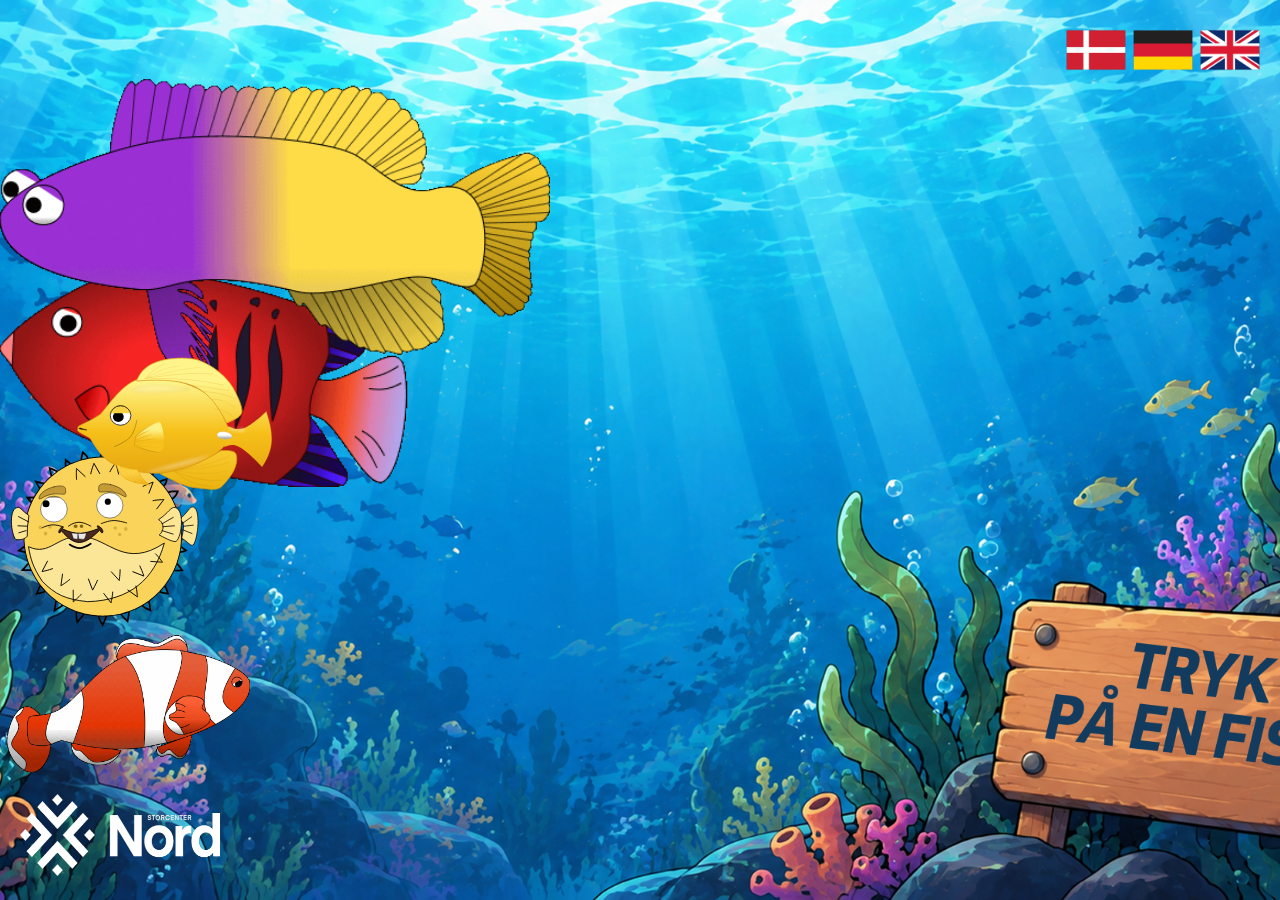
==== index-english.html @ 630f7ce9 "links to each different language" ====
<!DOCTYPE html>
<html lang="en">
<head>
    <meta charset="UTF-8">
    <meta name="viewport" content="width=device-width, initial-scale=1.0">

    <title>storcenter-nord</title>

    <link rel="stylesheet" href="css/style-english.css">
</head>
<body>
 
    
<header class="flag-container">
<a class="flag-button" href="index.html">
  <img src="img/denmark-Picsart-BackgroundRemover.webp" alt="Dansk flag">
  </a>
  <a class="flag-button" href="index-german.html">
<img src="img/germany-Picsart-BackgroundRemover.webp" alt="Tysk flag">
</a>
<a class="flag-button" href="index-english.html">
<img src="img/Firefly_RemoveBackground.png" alt="Engelsk flag">
</a>
</header>



  <main class="akvarie">
        <img class="fisk fisk1" data-fish="dwarf-angelfish" src="img/dvaergkejser.gif" alt="Dværgkejser">
        <img class="fisk fisk2" data-fish="puffer" src="img/puffer 2.svg" alt="Kuglefisk">
        <img class="fisk fisk3" data-fish="royal-gramma" src="img/lilla fisk.gif" alt="Konge fehars">
        <img class="fisk fisk4" data-fish="nemo" src="img/klovn 50.gif" alt="Klovnfisk">
        <img class="fisk fisk5" data-fish="yellow-tang" src="img/yellowtang.svg" alt="Gul kirurgfisk">
  </main>

  <!--  
<p class="skilt-tekst"> TRYK <br> PÅ EN FISK!</p> 
-->

<section id="popup" hidden="hidden">
  <button id="popup-close" type="button" aria-label="Close popup">x</button>
  <h2 id="popup-title">Fodr mig</h2>
  <img id="popup-fish" src="img/baggrund-kuglefisk.svg" alt="">
  <p id="fish-info"></p>

  <section id="food-container">

  </section>

  <p id="statusMsg"></p>
</section>


<footer class="logo-section">

    <img class="logo" src="img/logo.png" alt=" storecenter nord logo">

</footer>

    
<section>
    <h2></h2>
    <p></p>



    <script src="js/script-english.js"></script>
</body>
</html>
---- css/style-english.css ----
* {
    padding: 0%;
    margin: 0%;
    box-sizing: border-box;
}



/* APEX NEW */

@font-face {
  font-family: "Apex New";
  src: url("fonts/ApexNewTrial-HeavyItalic-BF66724ea5556f9.otf") format("opentype");
  font-weight: 800;
  font-style: italic;
}

@font-face{
font-family: "Apex New";
src: url("fonts/ApexNewTrial-Bold-BF66724ea518ae4.otf") format("opentype");
font-weight: 700;
font-style: normal;
}

@font-face{
font-family: "Apex New";
src: url("fonts/ApexNewTrial-Medium-BF66724ea5881a1.otf") format("opentype");
font-weight: 500;
font-style: normal;
}


@font-face{
font-family: "Apex New";
src: url("fonts/ApexNewTrial-Book-BF66724ea4e7ac4.otf") format("opentype");
font-weight: 400;
font-style: normal;
}



/* Variabler */

:root {

  /* FONT */
  --font-primary: "Apex New", sans-serif;

  /* FONT SIZES */
  --font-size-display: 96px;
  --font-size-h1: 62px;
  --font-size-h2: 32px;
  --font-size-h3: 24px;

  --font-size-label: 18px;
  --font-size-intro: 21px;
  --font-size-body: 17px;
  --font-size-caption: 13px;

  /* FONT WEIGHTS */
  --font-weight-book: 400;
  --font-weight-medium: 500;
  --font-weight-bold: 700;
  --font-weight-heavy: 800;

/* Line heights*/

--line-height-body-text: 140%;

/* Letter spacing */
  --letter-spacing-display: 5%;
  --letter-spacing-heading: 3%;
  --letter-spacing-body: 0;


  /* COLORS */

  --sort: #000000;
  --moerkegraa: #3D3A3C;
  --raahvid: #F5F5F0;
  --hvid: #FFFFFF;

  --lyseroed:#FF97C2;
  --laks:#FA9898;
  --roed:#FF003C ;
  --orange:#E94C06;
  --gul:#F5B71F;


  --turkis: #2CAA9A;
  --moerkeblaa:#0D3B89;
  --dybhavsblaa: #062344;
  --lysegroen: #ACD188;
  --moerkegroen: #004832;
}

body {
margin: 0;
 min-height: 100vh;
 background-image: url("../img/background-with-text.png");
background-size: cover;
background-position: center;
background-repeat: no-repeat;
position: relative;
}

body::before{
content: "";
position: fixed;


top: 0;
left: 0;
width: 100%;
height: 100%;
}



.flag-container{
display: flex;

position: fixed;
top: 20px;
right: 20px; 
z-index: 2;
}

.flag-container img{
width: 60px;
height: auto;
margin-left: 7px;
}



.akvarie{
position: relative;
width: 100%;
height: 100vh;
overflow: hidden;
}

.fisk {
    position: absolute;

    height: auto;
    z-index: 3;
}

.fisk1 {
    top: 30%;
    width: 450px;
    animation: fisk1 6s infinite linear;
}

@keyframes fisk1 {
    from { left: -500px; }
    to { left: 100%; }
}

.fisk2 {
    top: 50%;
    width: 220px;
    animation: fisk2 9s infinite linear;
}

@keyframes fisk2 {
    from { left: 100%;}
    to { left: -300px; }
}

.fisk3 {
    top: 5%;
    width: 550px;
    animation: fisk3 6s infinite linear ;
}

@keyframes fisk3 {
    from { left: -300px;}
    to { left: 100%;}
}

.fisk4 {
    top: 70%;
    width: 250px;
    animation: fisk4 12s infinite linear;
}

@keyframes fisk4 {
    from {left: 100%;}
    to {left: -300px;}
}

.fisk5 {
    top: 35%;
    width: 300px;
    z-index: 3;
    animation: fisk5 9s infinite linear;
}

@keyframes fisk5{
from{ left: -500px;}
to { left: 100%;}
}

.fisk6{
top: 10%;
width: 400px;
animation: fisk6 6s infinite linear;
}

@keyframes fisk6{
from { left : 100% }
to { left: -300px}

}

.skilt-tekst {
position: absolute;
top: 75%;
left: 77%;
font-family: "Apex New", sans-serif;
font-size: var(--font-size-h2);
line-height: auto;
letter-spacing: 3%;
font-weight: 700;
z-index: 3;
color: var(--moerkeblaa);
transform: rotate(5deg);
}

.logo{
    width: 200px;
    height: auto;
}

.logo-section{
    position: fixed;
    bottom: 20px;
    left: 20px;
    z-index:3;
}



#popup {
  position: fixed;
  top: 50%;
  left: 50%;
  transform: translate(-50%, -50%);
  z-index: 3;
  width: min(800px, calc(100vw - 32px));
  max-height: calc(100vh - 32px);
  overflow-y: auto;
  padding: 20px;
  background: #65d6fc;
  border-radius: 12px;
  text-align: center;
  font-family: Arial;
  
}

#popup[hidden] {
  display: none;
}

#popup-close {
  display: inline-block;
  justify-content: flex-end;

  position: fixed;
  top: 8px;
  right: 12px;
  border: 0;
  background: transparent;
  font-size: 28px;
  line-height: 1;
  cursor: pointer;
}

#popup-fish {
  width: 500px;
  margin-bottom: 20px;
}

#food-container {
  display: flex;
  justify-content: space-around;
  flex-wrap: wrap;
  gap: 10px;
}

#fish-info {
  margin: 0 auto 20px;
  max-width: 600px;
  font-size: 18px;
}

.food {
  padding: 10px;
  background: #fff;
  border: 2px solid #ccc;
  border-radius: 8px;
  cursor: grab;
  font-size: 20px;
}

#statusMsg {
  margin-top: 20px;
  font-size: 22px;
  font-weight: bold;
}
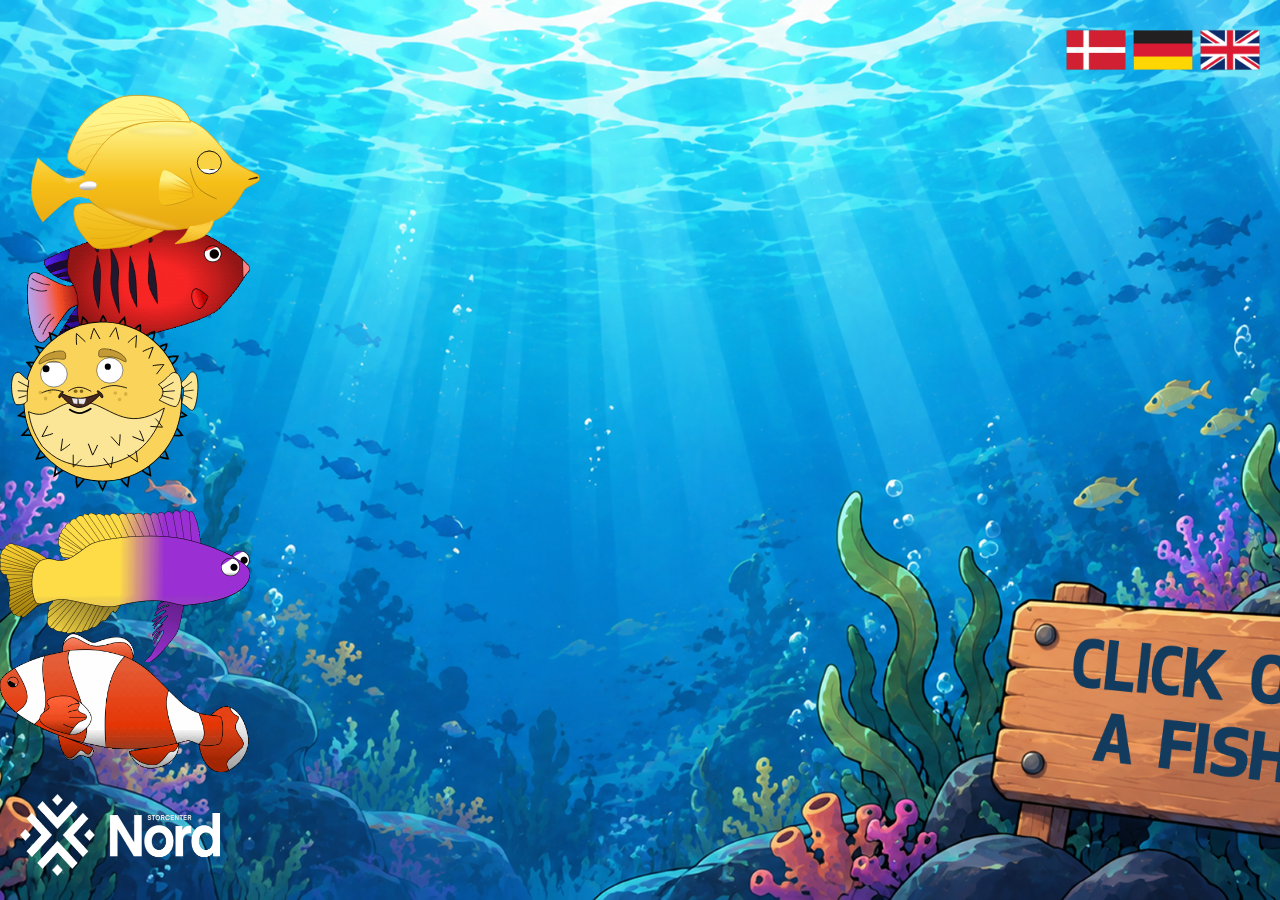
==== commit 4d773d28: "css & html new files with new changes" ====
--- a/index-english.html
+++ b/index-english.html
@@ -15,7 +15,7 @@
 <a class="flag-button" href="index.html">
   <img src="img/denmark-Picsart-BackgroundRemover.webp" alt="Dansk flag">
   </a>
-  <a class="flag-button" href="index-german.html">
+  <a class="flag-button" href= "index-german.html">
 <img src="img/germany-Picsart-BackgroundRemover.webp" alt="Tysk flag">
 </a>
 <a class="flag-button" href="index-english.html">
@@ -33,14 +33,11 @@
         <img class="fisk fisk5" data-fish="yellow-tang" src="img/yellowtang.svg" alt="Gul kirurgfisk">
   </main>
 
-  <!--  
-<p class="skilt-tekst"> TRYK <br> PÅ EN FISK!</p> 
--->
 
 <section id="popup" hidden="hidden">
   <button id="popup-close" type="button" aria-label="Close popup">x</button>
   <h2 id="popup-title">Fodr mig</h2>
-  <img id="popup-fish" src="img/baggrund-kuglefisk.svg" alt="">
+  <img id="popup-fish" alt="background image of fish">
   <p id="fish-info"></p>
 
   <section id="food-container">
@@ -48,7 +45,13 @@
   </section>
 
   <p id="statusMsg"></p>
+  <div id="fish-facts" hidden></div>
+
+  <audio autoplay loop>
+  <source src="sound/aquarium.wav" type="audio/wav">
+  </audio>
 </section>
+
 
 
 <footer class="logo-section">
@@ -58,12 +61,10 @@
 </footer>
 
     
-<section>
-    <h2></h2>
-    <p></p>
 
 
 
-    <script src="js/script-english.js"></script>
+
+    <script src="js/script.js"></script>
 </body>
 </html>
--- a/css/style-english.css
+++ b/css/style-english.css
@@ -97,7 +97,7 @@
 body {
 margin: 0;
  min-height: 100vh;
- background-image: url("../img/background-with-text.png");
+ background-image: url("../img/english-landing-page.png");
 background-size: cover;
 background-position: center;
 background-repeat: no-repeat;
@@ -131,7 +131,6 @@
 height: auto;
 margin-left: 7px;
 }
-
 
 
 .akvarie{
@@ -143,92 +142,109 @@
 
 .fisk {
     position: absolute;
-
     height: auto;
     z-index: 3;
 }
 
 .fisk1 {
-    top: 30%;
-    width: 450px;
+    top: 25%;
+    width: 250px;
     animation: fisk1 6s infinite linear;
+   transform: scaleX(-1);
 }
 
 @keyframes fisk1 {
-    from { left: -500px; }
-    to { left: 100%; }
+    0%   { left: -500px; top: 25%; }
+    25%  { top: 21%; }
+    50%  { top: 29%; }
+    75%  { top: 23%; }
+    100% { left: 100%; top: 25%; }
 }
 
 .fisk2 {
-    top: 50%;
+    top: 35%;
     width: 220px;
     animation: fisk2 9s infinite linear;
 }
 
 @keyframes fisk2 {
-    from { left: 100%;}
-    to { left: -300px; }
-}
+    0%   { left: 100%; top: 35%; }
+    25%  { top: 40%; }
+    50%  { top: 32%; }
+    75%  { top: 38%; }
+    100% { left: -300px; top: 35%; }
+}
+
 
 .fisk3 {
-    top: 5%;
-    width: 550px;
+    top: 55%;
+    width: 250px;
     animation: fisk3 6s infinite linear ;
+    transform: scaleX(-1);
 }
 
 @keyframes fisk3 {
-    from { left: -300px;}
-    to { left: 100%;}
+   0%   { left: -300px; top: 55%; }
+    25%  { top: 50%; }
+    50%  { top: 59%; }
+    75%  { top: 52%; }
+    100% { left: 100%; top: 55%; }
 }
 
 .fisk4 {
     top: 70%;
     width: 250px;
-    animation: fisk4 12s infinite linear;
+    animation: fisk4 10s infinite linear;
+    transform: scaleX(-1);
 }
 
 @keyframes fisk4 {
-    from {left: 100%;}
-    to {left: -300px;}
-}
+    0%   { left: 100%; top: 70%; }
+    25%  { top: 65%; }
+    50%  { top: 73%; }
+    75%  { top: 67%; }
+    100% { left: -300px; top: 70%; }
+}
+
 
 .fisk5 {
-    top: 35%;
-    width: 300px;
+    top: 5%;
+    width: 350px;
     z-index: 3;
-    animation: fisk5 9s infinite linear;
+    animation: fisk5 8s infinite linear;
+    transform: scaleX(-1);
 }
 
 @keyframes fisk5{
-from{ left: -500px;}
-to { left: 100%;}
-}
-
-.fisk6{
-top: 10%;
-width: 400px;
-animation: fisk6 6s infinite linear;
-}
-
-@keyframes fisk6{
-from { left : 100% }
-to { left: -300px}
-
-}
-
-.skilt-tekst {
-position: absolute;
-top: 75%;
-left: 77%;
-font-family: "Apex New", sans-serif;
-font-size: var(--font-size-h2);
-line-height: auto;
-letter-spacing: 3%;
-font-weight: 700;
-z-index: 3;
-color: var(--moerkeblaa);
-transform: rotate(5deg);
-}
+ 0%   { left: -500px; top: 5%; }
+    25%  { top: 9%; }
+    50%  { top: 4%; }
+    75%  { top: 8%; }
+    100% { left: 100%; top: 5%; }
+}
+
+.akvarie-skilt {
+  position: absolute;
+  top: 25px;
+  left: 50%;
+  transform: translateX(-50%);
+
+  background-color: #dff5ff;
+  color: #07527a;
+  border: 3px solid #79c9e8;
+  border-radius: 20px;
+
+  padding: 15px 30px;
+  font-size: 28px;
+  font-weight: bold;
+  text-align: center;
+
+  z-index: 10;
+  pointer-events: none;
+}
+
+
+
 
 .logo{
     width: 200px;
@@ -311,3 +327,61 @@
   font-size: 22px;
   font-weight: bold;
 }
+
+#fish-facts {
+  background-color: #dff5ff;
+  border: 3px solid #79c9e8;
+  border-radius: 20px;
+  padding: 20px;
+  margin-top: 15px;
+}
+
+#fish-facts h3 {
+  font-size: 30px;
+  margin-bottom: 25px;
+  text-align: center;
+  color: #07527a;
+}
+
+#fish-facts .fact-grid {
+  display: grid;
+  grid-template-columns: repeat(2, minmax(0, 1fr));
+  gap: 10px;
+}
+
+#fish-facts .fact-item {
+  display: flex;
+  flex-direction: column;
+  gap: 6px;
+  padding: 12px;
+  background: white;
+  border-radius: 12px;
+}
+
+#fish-facts .fact-label {
+  font-size: 22px;
+  font-weight: bold;
+  color: #07527a;
+}
+#fish-facts .special-fact {
+  background-color: #bceaff;
+  border-radius: 12px;
+  padding: 14px;
+  margin-top: 12px;
+}
+
+#fish-facts .special-fact strong {
+  font-size: 22px;
+  color: #07527a;
+}
+
+#fish-facts .special-fact p {
+  font-size: 15px;
+  line-height: 1.5;
+  color: #123b59;
+  margin: 8px 0 0;
+}
+
+#fish-facts[hidden] {
+  display: none;
+}
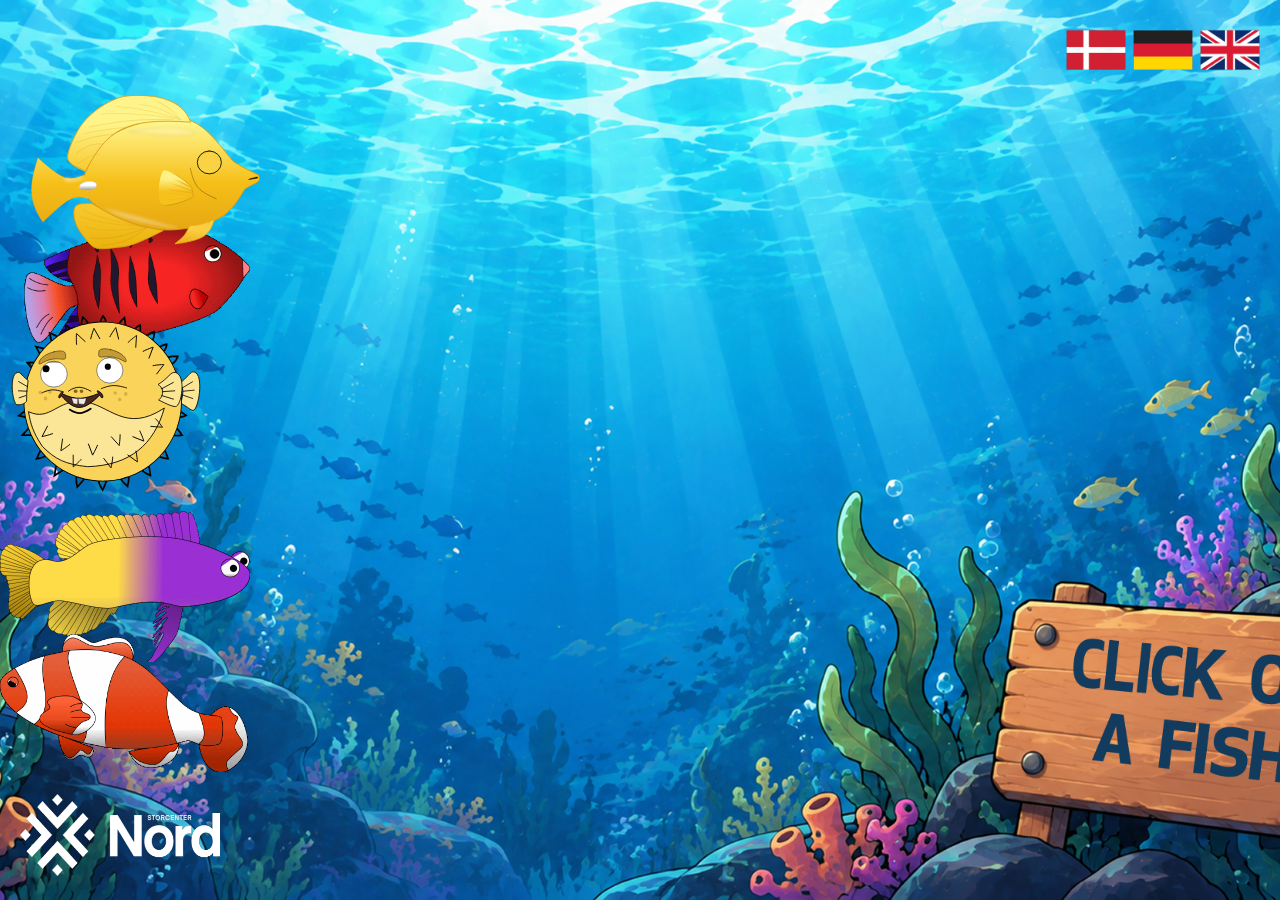
==== commit 54b294ad: "Changing the language in various files" ====
--- a/index-english.html
+++ b/index-english.html
@@ -65,6 +65,6 @@
 
 
 
-    <script src="js/script.js"></script>
+    <script src="js/script-english.js"></script>
 </body>
 </html>
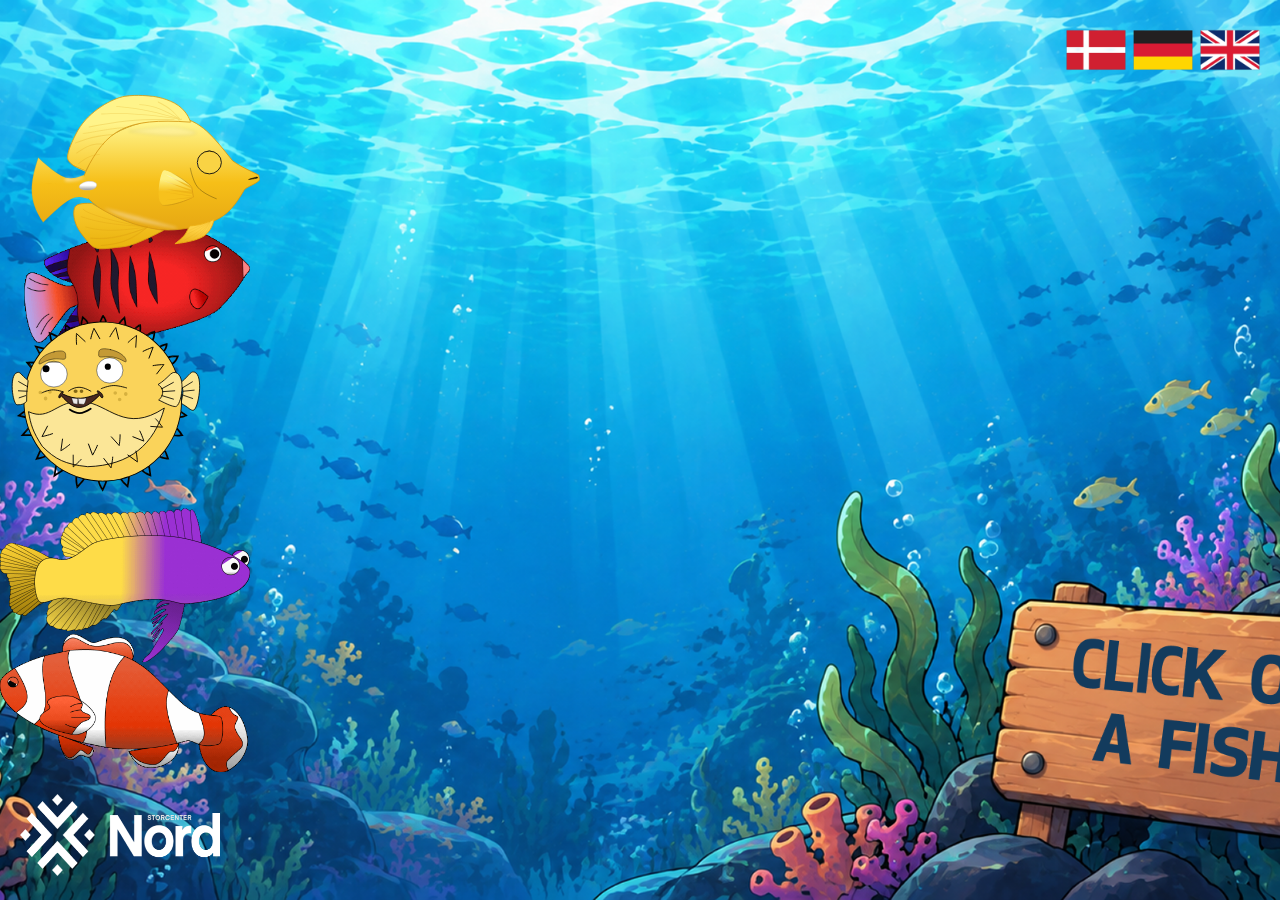
==== commit 2eeaccac: "fisk img navne i engelsk rettet navnene på fisk img i engelsk talende version" ====
--- a/index-english.html
+++ b/index-english.html
@@ -27,9 +27,9 @@
 
   <main class="akvarie">
         <img class="fisk fisk1" data-fish="dwarf-angelfish" src="img/dvaergkejser.gif" alt="Dværgkejser">
-        <img class="fisk fisk2" data-fish="puffer" src="img/puffer 2.svg" alt="Kuglefisk">
-        <img class="fisk fisk3" data-fish="royal-gramma" src="img/lilla fisk.gif" alt="Konge fehars">
-        <img class="fisk fisk4" data-fish="nemo" src="img/klovn 50.gif" alt="Klovnfisk">
+        <img class="fisk fisk2" data-fish="puffer" src="img/puffer2.svg" alt="Kuglefisk">
+        <img class="fisk fisk3" data-fish="royal-gramma" src="img/lilla-fisk.gif" alt="Konge fehars">
+        <img class="fisk fisk4" data-fish="nemo" src="img/klovn50.gif" alt="Klovnfisk">
         <img class="fisk fisk5" data-fish="yellow-tang" src="img/yellowtang.svg" alt="Gul kirurgfisk">
   </main>
 
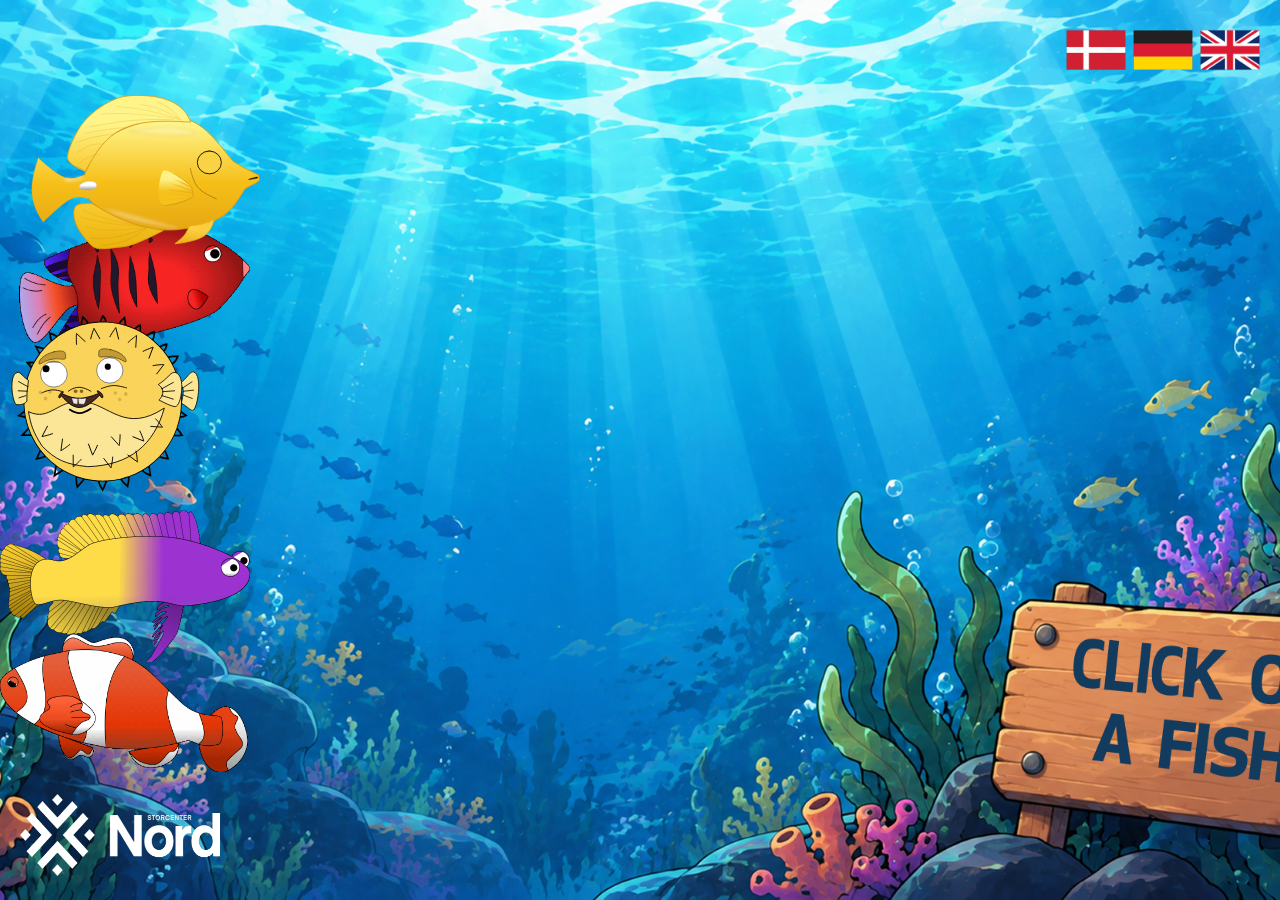
==== commit 5c66904a: "Update index-english.html dwarf-angelfish" ====
--- a/index-english.html
+++ b/index-english.html
@@ -27,9 +27,9 @@
 
   <main class="akvarie">
         <img class="fisk fisk1" data-fish="dwarf-angelfish" src="img/dvaergkejser.gif" alt="Dværgkejser">
-        <img class="fisk fisk2" data-fish="puffer" src="img/puffer2.svg" alt="Kuglefisk">
-        <img class="fisk fisk3" data-fish="royal-gramma" src="img/lilla-fisk.gif" alt="Konge fehars">
-        <img class="fisk fisk4" data-fish="nemo" src="img/klovn50.gif" alt="Klovnfisk">
+        <img class="fisk fisk2" data-fish="puffer" src="img/puffer 2.svg" alt="Kuglefisk">
+        <img class="fisk fisk3" data-fish="royal-gramma" src="img/lilla fisk.gif" alt="Konge fehars">
+        <img class="fisk fisk4" data-fish="nemo" src="img/klovn 50.gif" alt="Klovnfisk">
         <img class="fisk fisk5" data-fish="yellow-tang" src="img/yellowtang.svg" alt="Gul kirurgfisk">
   </main>
 
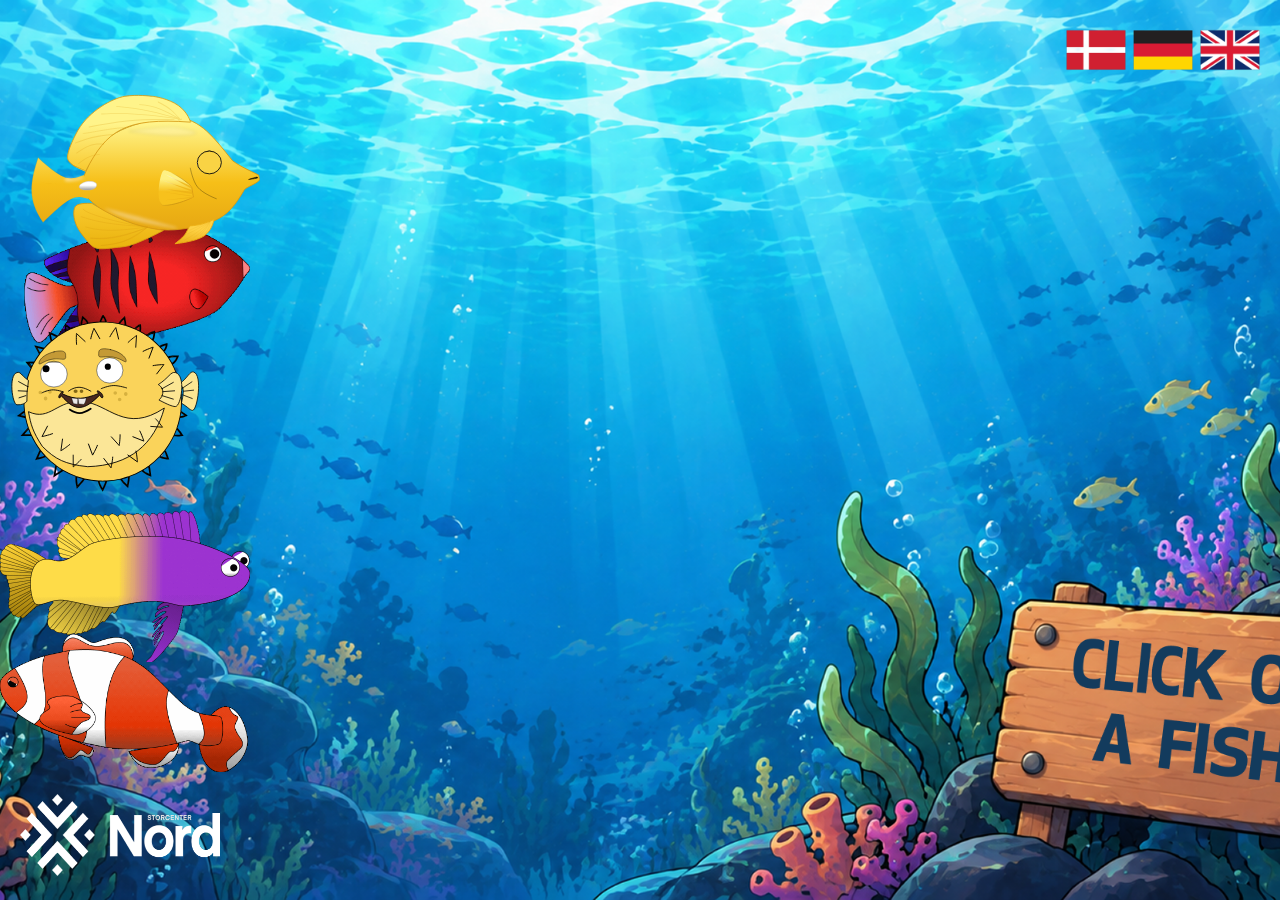
==== commit f84d2307: "Update index-english.html puffer edit" ====
--- a/index-english.html
+++ b/index-english.html
@@ -27,7 +27,7 @@
 
   <main class="akvarie">
         <img class="fisk fisk1" data-fish="dwarf-angelfish" src="img/dvaergkejser.gif" alt="Dværgkejser">
-        <img class="fisk fisk2" data-fish="puffer" src="img/puffer 2.svg" alt="Kuglefisk">
+        <img class="fisk fisk2" data-fish="puffer" src="img/puffer2.svg" alt="Kuglefisk">
         <img class="fisk fisk3" data-fish="royal-gramma" src="img/lilla fisk.gif" alt="Konge fehars">
         <img class="fisk fisk4" data-fish="nemo" src="img/klovn 50.gif" alt="Klovnfisk">
         <img class="fisk fisk5" data-fish="yellow-tang" src="img/yellowtang.svg" alt="Gul kirurgfisk">
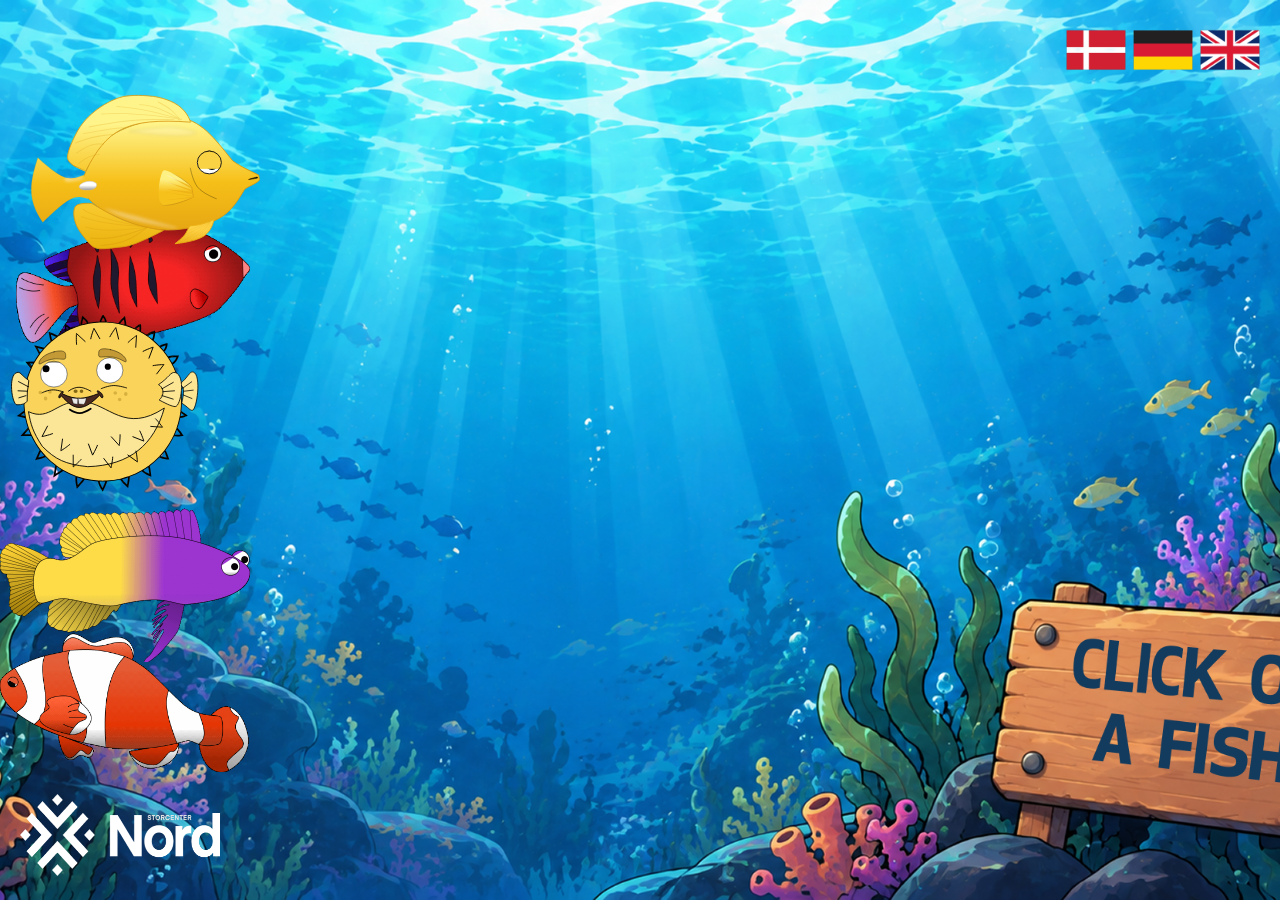
==== commit bcce4b1e: "Update index-english.html royal gamma edit" ====
--- a/index-english.html
+++ b/index-english.html
@@ -28,7 +28,7 @@
   <main class="akvarie">
         <img class="fisk fisk1" data-fish="dwarf-angelfish" src="img/dvaergkejser.gif" alt="Dværgkejser">
         <img class="fisk fisk2" data-fish="puffer" src="img/puffer2.svg" alt="Kuglefisk">
-        <img class="fisk fisk3" data-fish="royal-gramma" src="img/lilla fisk.gif" alt="Konge fehars">
+        <img class="fisk fisk3" data-fish="royal-gramma" src="img/lilla-fisk.gif" alt="Konge fehars">
         <img class="fisk fisk4" data-fish="nemo" src="img/klovn 50.gif" alt="Klovnfisk">
         <img class="fisk fisk5" data-fish="yellow-tang" src="img/yellowtang.svg" alt="Gul kirurgfisk">
   </main>
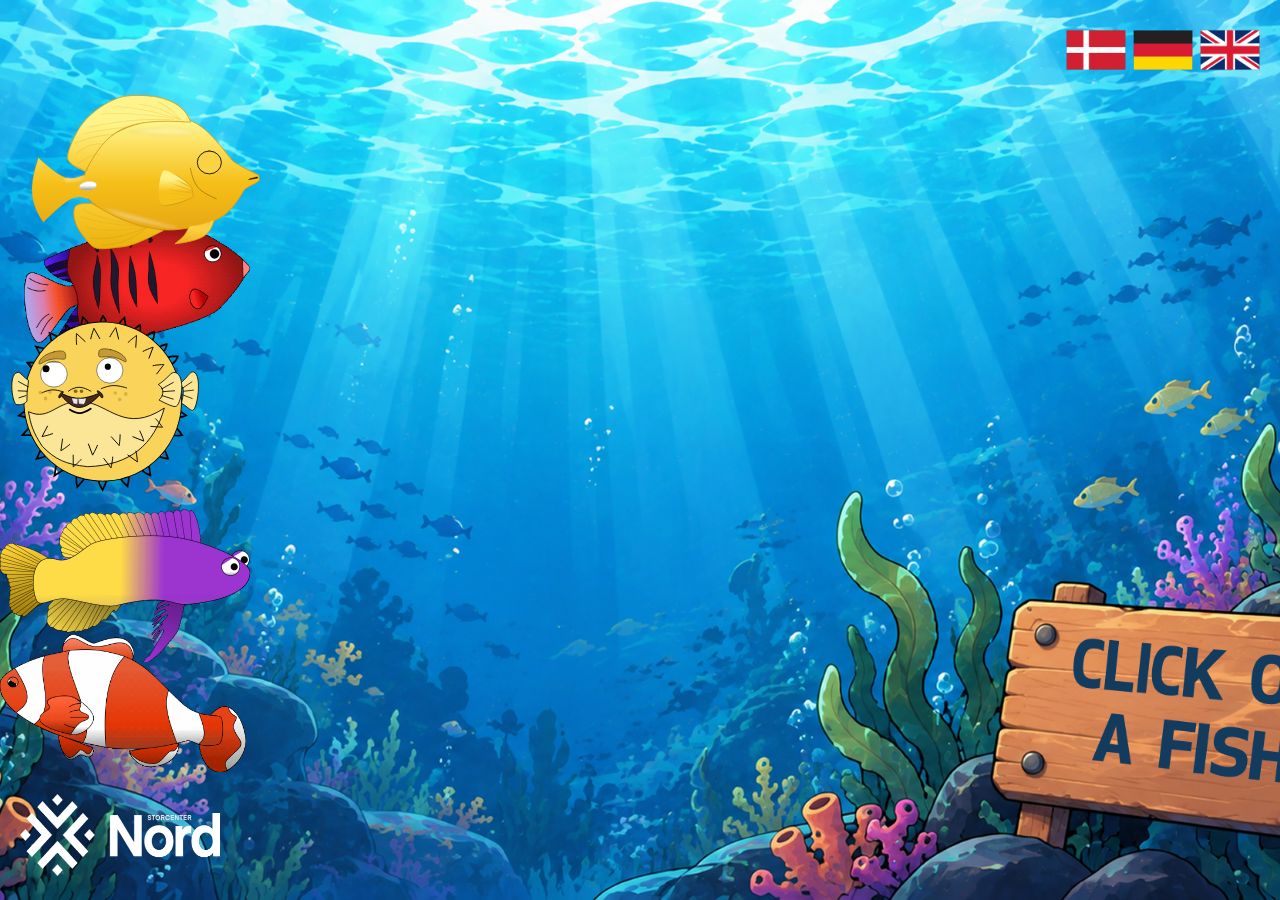
==== commit 34618e5c: "Update index-english.html nemo/clownfish edit" ====
--- a/index-english.html
+++ b/index-english.html
@@ -29,7 +29,7 @@
         <img class="fisk fisk1" data-fish="dwarf-angelfish" src="img/dvaergkejser.gif" alt="Dværgkejser">
         <img class="fisk fisk2" data-fish="puffer" src="img/puffer2.svg" alt="Kuglefisk">
         <img class="fisk fisk3" data-fish="royal-gramma" src="img/lilla-fisk.gif" alt="Konge fehars">
-        <img class="fisk fisk4" data-fish="nemo" src="img/klovn 50.gif" alt="Klovnfisk">
+        <img class="fisk fisk4" data-fish="nemo" src="img/klovn50.gif" alt="Klovnfisk">
         <img class="fisk fisk5" data-fish="yellow-tang" src="img/yellowtang.svg" alt="Gul kirurgfisk">
   </main>
 
